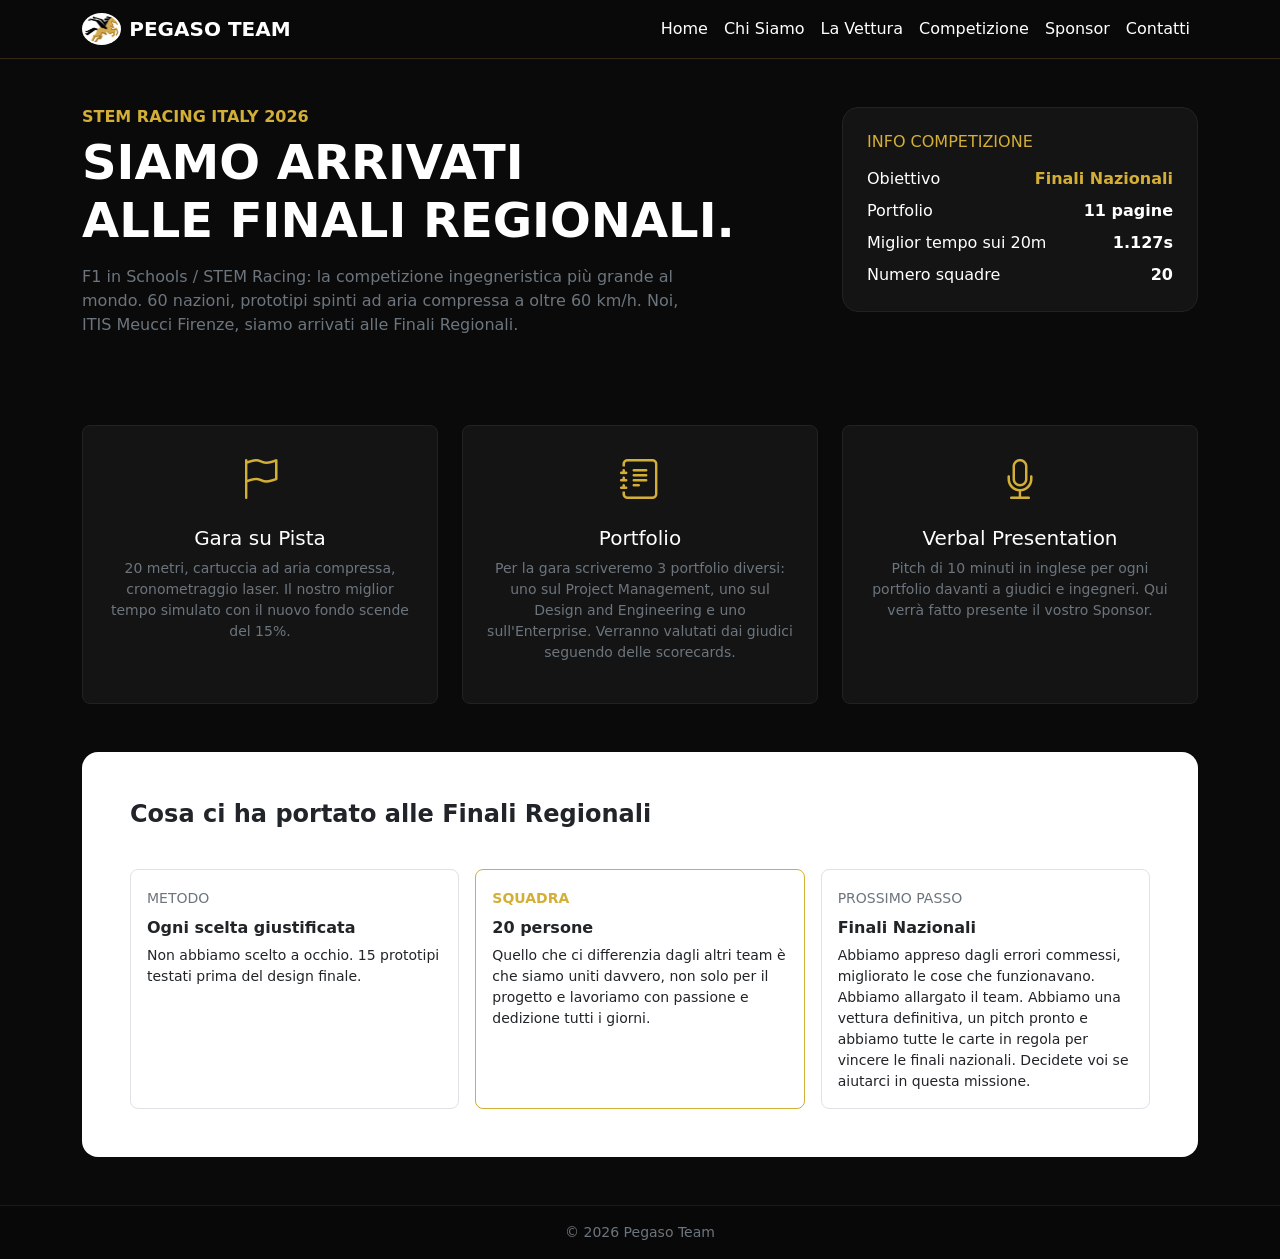
==== pages/competizione.html @ eef94197 "Add files via upload" ====
<!DOCTYPE html>
<html lang="it">

<head>
    <meta charset="UTF-8">
    <meta name="viewport" content="width=device-width, initial-scale=1.0">
    <!-- CSS BOOTSTRAP -->
    <link href="https://cdn.jsdelivr.net/npm/bootstrap@5.3.8/dist/css/bootstrap.min.css" rel="stylesheet"
        integrity="sha384-sRIl4kxILFvY47J16cr9ZwB07vP4J8+LH7qKQnuqkuIAvNWLzeN8tE5YBujZqJLB" crossorigin="anonymous">
    <!-- ICONE BOOTSTRAP -->
    <link rel="stylesheet" href="https://cdn.jsdelivr.net/npm/bootstrap-icons@1.13.1/font/bootstrap-icons.min.css">
    <!-- CSS PERSONALE -->
    <link rel="stylesheet" href="../css/style.css">
    <title>Competizione | Pegaso Team</title>
</head>

<body>
    <!-- NAVBAR -->
    <nav class="navbar navbar-expand-lg sticky-top" data-bs-theme="dark">
        <div class="container">
            <a class="navbar-brand d-flex align-items-center gap-2 text-white" href="../index.html">
                <img src="../images/logo_pegaso.png" class="logo-pegaso-nav" alt="Pegaso"
                    style="height:32px;background:white;border-radius:50%;padding:2px;">
                <span class="fw-bold">PEGASO TEAM</span>
            </a>
            <button class="navbar-toggler" type="button" data-bs-toggle="collapse" data-bs-target="#navbarNav">
                <span class="navbar-toggler-icon"></span>
            </button>
            <div class="collapse navbar-collapse" id="navbarNav">
                <ul class="navbar-nav ms-auto">
                    <li class="nav-item"><a class="nav-link text-white" href="../index.html">Home</a></li>
                    <li class="nav-item"><a class="nav-link text-white" href="chi-siamo.html">Chi Siamo</a></li>
                    <li class="nav-item"><a class="nav-link text-white" href="vettura.html">La Vettura</a></li>
                    <li class="nav-item"><a class="nav-link active text-white" href="competizione.html">Competizione</a>
                    </li>
                    <li class="nav-item"><a class="nav-link text-white" href="sponsor.html">Sponsor</a></li>
                    <li class="nav-item"><a class="nav-link text-white" href="contatti.html">Contatti</a></li>
                </ul>
            </div>
        </div>
    </nav>

    <!-- PANORAMICA DI PRESENTAZIONE -->
    <div class="container py-5">
        <div class="row">
            <div class="col-12 col-lg-8 col-md-12 col-sm-12">
                <h6 class="gold-text fw-bold">STEM RACING ITALY 2026</h6>
                <h1 class="display-5 fw-bold">SIAMO ARRIVATI<br>ALLE FINALI REGIONALI.</h1>
                <p class="text-secondary mt-3 col-12 col-lg-10">
                    F1 in Schools / STEM Racing: la competizione ingegneristica più grande al mondo.
                    60 nazioni, prototipi spinti ad aria compressa a oltre 60 km/h.
                    Noi, ITIS Meucci Firenze, siamo arrivati alle Finali Regionali.
                </p>
            </div>
            <div class="col-12 col-lg-4 col-md-12 col-sm-12 mt-4 mt-lg-0">
                <div class="card-dark p-4 rounded-4">
                    <h6 class="gold-text">INFO COMPETIZIONE</h6>
                    <div class="d-flex justify-content-between mt-3">
                        <span>Obiettivo</span><strong class="gold-text">Finali Nazionali</strong>
                    </div>
                    <div class="d-flex justify-content-between mt-2">
                        <span>Portfolio</span><strong>11 pagine</strong>
                    </div>
                    <div class="d-flex justify-content-between mt-2">
                        <span>Miglior tempo sui 20m</span><strong>1.127s</strong>
                    </div>
                    <div class="d-flex justify-content-between mt-2">
                        <span>Numero squadre</span><strong>20</strong>
                    </div>
                </div>
            </div>
        </div>

        <!-- INFORMAZIONI GARA -->
        <div class="row g-4 mt-5">
            <div class="col-12 col-lg-4 col-md-6 col-sm-12">
                <div class="card-dark p-4 rounded-3 h-100 text-center">
                    <i class="bi bi-flag fs-1 gold-text"></i>
                    <h5 class="mt-3">Gara su Pista</h5>
                    <p class="small text-secondary">20 metri, cartuccia ad aria compressa, cronometraggio laser. Il
                        nostro miglior tempo simulato con il nuovo fondo scende del 15%.</p>
                </div>
            </div>

            <div class="col-12 col-lg-4 col-md-6 col-sm-12">
                <div class="card-dark p-4 rounded-3 h-100 text-center">
                    <i class="bi bi-journal-text fs-1 gold-text"></i>
                    <h5 class="mt-3">Portfolio</h5>
                    <p class="small text-secondary">Per la gara scriveremo 3 portfolio diversi: uno sul Project
                        Management, uno sul Design and Engineering e uno sull'Enterprise. Verranno valutati dai giudici
                        seguendo delle scorecards.</p>
                </div>
            </div>
            <div class="col-12 col-lg-4 col-md-12 col-sm-12">
                <div class="card-dark p-4 rounded-3 h-100 text-center">
                    <i class="bi bi-mic fs-1 gold-text"></i>
                    <h5 class="mt-3">Verbal Presentation</h5>
                    <p class="small text-secondary">Pitch di 10 minuti in inglese per ogni portfolio davanti a giudici e
                        ingegneri. Qui verrà fatto presente il vostro Sponsor.</p>
                </div>
            </div>
        </div>

        <!-- COME SIAMO ARRIVATI ALLE FINALI REGIONALI -->
        <div class="bg-white text-dark rounded-4 p-4 p-lg-5 mt-5">
            <h4 class="fw-bold">Cosa ci ha portato alle Finali Regionali</h4>
            <div class="row mt-4 g-3">
                <div class="col-12 col-md-4 col-sm-12">
                    <div class="border rounded-3 p-3 h-100">
                        <small class="text-secondary">METODO</small>
                        <h6 class="mt-2 fw-bold">Ogni scelta giustificata</h6>
                        <p class="small mb-0">Non abbiamo scelto a occhio. 15 prototipi testati prima del design finale.
                        </p>
                    </div>
                </div>
                <div class="col-12 col-md-4 col-sm-12">
                    <div class="border rounded-3 p-3 h-100" style="border-color:var(--gold)!important;">
                        <small class="gold-text fw-bold">SQUADRA</small>
                        <h6 class="mt-2 fw-bold">20 persone</h6>
                        <p class="small mb-0">Quello che ci differenzia dagli altri team è che siamo uniti davvero, non
                            solo per il progetto e lavoriamo con passione e dedizione tutti i giorni.</p>
                    </div>
                </div>
                <div class="col-12 col-md-4 col-sm-12">
                    <div class="border rounded-3 p-3 h-100">
                        <small class="text-secondary">PROSSIMO PASSO</small>
                        <h6 class="mt-2 fw-bold">Finali Nazionali</h6>
                        <p class="small mb-0">Abbiamo appreso dagli errori commessi, migliorato le cose che
                            funzionavano. Abbiamo allargato il team. Abbiamo una vettura definitiva, un pitch pronto e
                            abbiamo tutte le carte in regola per vincere le finali nazionali. Decidete voi se aiutarci
                            in questa missione.</p>
                    </div>
                </div>
            </div>
        </div>
    </div>

    <!-- FOOTER -->
    <footer class="py-3 text-center text-secondary small">© 2026 Pegaso Team</footer>

    <!-- JS BOOTSTRAP -->
    <script src="https://cdn.jsdelivr.net/npm/bootstrap@5.3.8/dist/js/bootstrap.bundle.min.js"
        integrity="sha384-FKyoEForCGlyvwx9Hj09JcYn3nv7wiPVlz7YYwJrWVcXK/BmnVDxM+D2scQbITxI"
        crossorigin="anonymous"></script>
</body>

</html>
---- css/style.css ----
:root {
    --gold: #D4AF37;
    --gold2: #FFD700;
    --black: #0A0A0A;
}

body {
    background: var(--black);
    color: #fff;
    font-family: system-ui, sans-serif;
    overflow-x: hidden;
}

/* NAVBAR */
.navbar {
    background: rgba(10, 10, 10, 0.95) !important;
    border-bottom: 1px solid rgba(212, 175, 55, 0.2);
    backdrop-filter: blur(10px);
}

.nav-link {
    font-weight: 500;
}

.nav-link:hover {
    color: var(--gold) !important;
}

/* HERO */
.hero {
    min-height: 88vh;
    display: flex;
    align-items: center;
    background: radial-gradient(ellipse at top right, rgba(212, 175, 55, 0.15), transparent 60%), var(--black);
    padding: 60px 0;
}

.hero h1 {
    font-size: clamp(42px, 7vw, 84px);
    font-weight: 900;
    line-height: 0.9;
    letter-spacing: -2px;
}

.hero h1 span {
    color: var(--gold);
}


.logo-senza-sfondo{
  mix-blend-mode: normal;
  background: transparent;
}

/* BOTTONI */
.badge-gold {
    background: var(--gold);
    color: #000;
    font-weight: 700;
    padding: 8px 14px;
    letter-spacing: 1px;
}

.btn-gold {
    background: var(--gold);
    color: #000;
    font-weight: 800;
    padding: 12px 28px;
    border: none;
    border-radius: 6px;
    transition: .3s;
}

.btn-gold:hover {
    background: var(--gold2);
    transform: translateY(-2px);
    color: #000;
}

/* CARD */
.card-dark {
    background: #141414;
    border: 1px solid #222;
    transition: .3s;
}

.card-dark:hover {
    border-color: var(--gold);
    transform: translateY(-4px);
}

.gold-text {
    color: var(--gold);
}

.tier-gold {
    border: 1px solid var(--gold) !important;
    box-shadow: 0 0 30px rgba(212, 175, 55, 0.15);
}

.sponsor-bar {
    border-top: 1px solid rgba(212, 175, 55, 0.3);
    border-bottom: 1px solid rgba(212, 175, 55, 0.3);
    background: #000;
}

/* IMMAGINI - TUTTO QUI, MAI PIU' NELL'HTML */
.logo-pegaso-nav {
    height: 32px;
    background: white;
    border-radius: 50%;
    padding: 2px;
}

.logo-meucci-header {
    width: 130px;
    background: white;
    border-radius: 50%;
    padding: 8px;
}

.vettura-nuda-img {
    max-height: 540px;
    filter: drop-shadow(0 0 40px rgba(212, 175, 55, 0.2));
}

.vettura-sponsor-img {
    max-height: 520px;
}

.logo-pegaso-chi-siamo {
    max-width: 240px;
}

footer {
    border-top: 1px solid #1a1a1a;
    background: #080808;
}

/* SEZIONE COSA VI DIAMO IN CAMBIO */
.perche-box{
  background:#141414;
  border:1px solid #222;
  border-radius:12px;
  padding:28px;
  height:100%;
  transition:.3s;
}
.perche-box:hover{
  border-color:var(--gold);
  transform:translateY(-4px);
}
.perche-icon{
  width:56px;
  height:56px;
  background:rgba(212,175,55,0.15);
  border-radius:50%;
  display:flex;
  align-items:center;
  justify-content:center;
  color:var(--gold);
  font-size:26px;
}

.logo-meucci-contatti{
  width: 60px;
  background: white;
  border-radius: 50%;
  padding: 4px;
}

/* ICONE CONTATTI - TUTTE UGUALI */
.icona-contatto{
  display: inline-flex;
  align-items: center;
  justify-content: center;
  width: 44px;
  height: 44px;
  flex-shrink: 0;
  font-size: 22px;
  color: var(--gold);
  background: rgba(212,175,55,0.12);
  border-radius: 30%;
  transition: .3s;
  text-decoration: none;
}

/* GRADIENTE EMAIL - ROSSO / ARANCIONE GMAIL */
.icona-email:hover{
  color: white;
  background: linear-gradient(45deg, #EA4335 0%, #FBBC05 50%, #EA4335 100%);
  transform: scale(1.1);
}

/* GRADIENTE SCUOLA / MAPS - BLU / VERDE MAPS */
.icona-mappa:hover{
  color: white;
  background: linear-gradient(45deg, #4285F4 0%, #34A853 50%, #FBBC05 100%);
  transform: scale(1.1);
}

/* GRADIENTE INSTAGRAM - ROSA / ARANCIONE */
.icona-instagram:hover{
  color: white;
  background: linear-gradient(45deg, #f09433 0%, #e6683c 25%, #dc2743 50%, #cc2366 75%, #bc1888 100%);
  transform: scale(1.1);
}
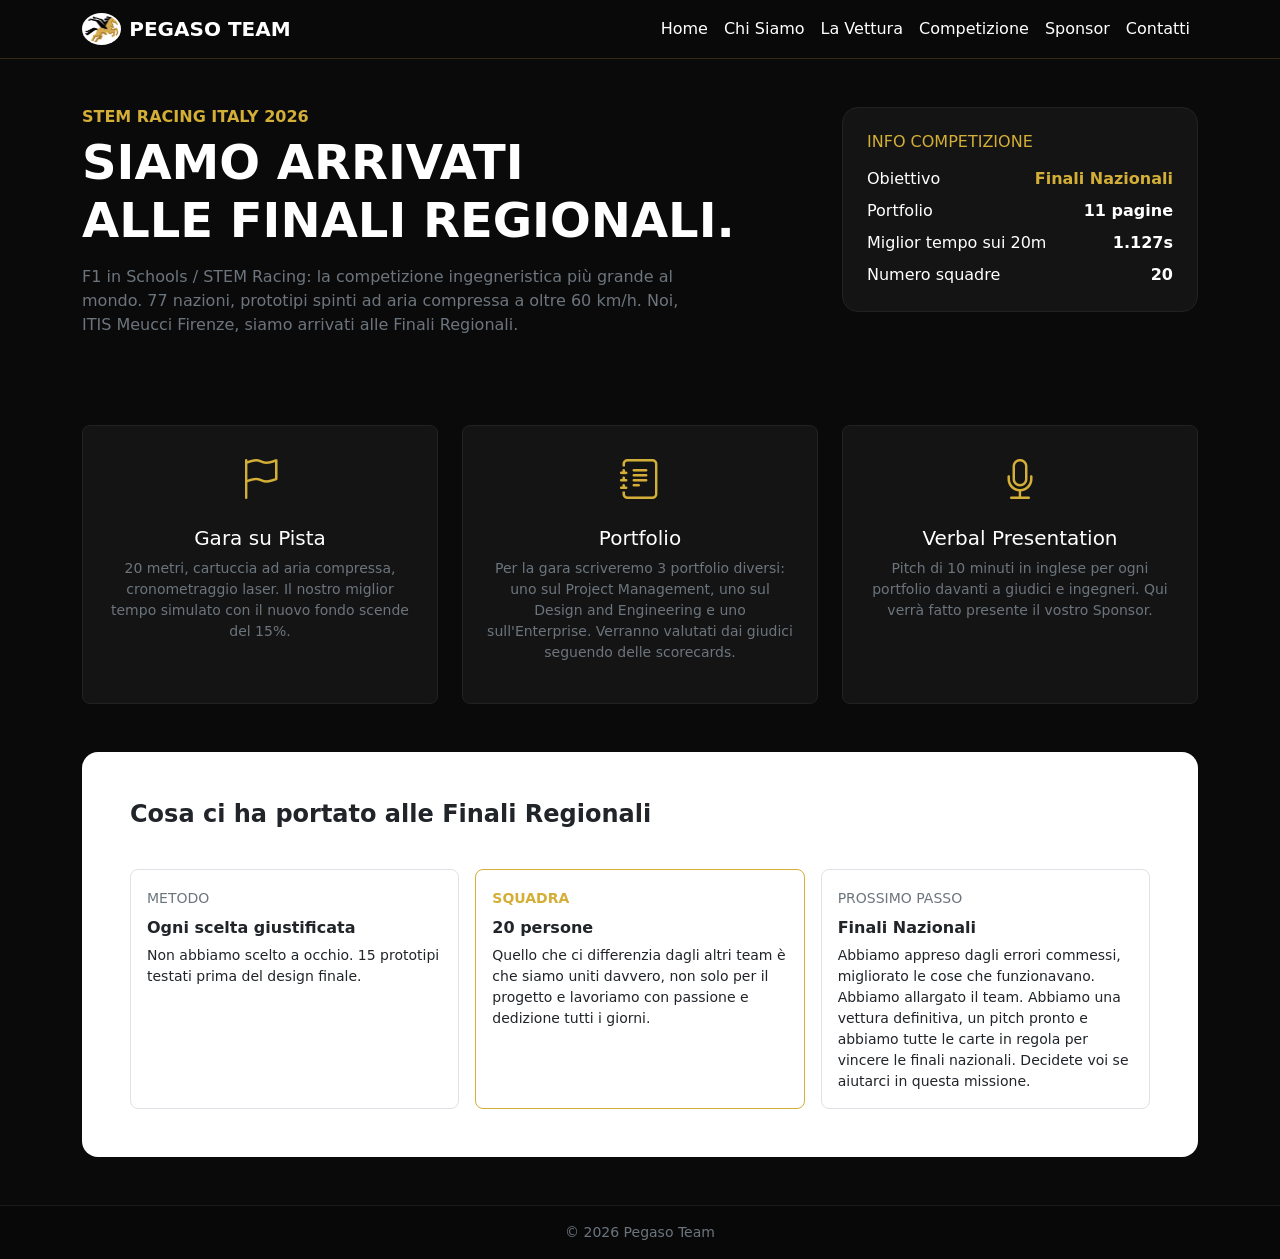
==== commit 1deb7cb4: "Revise competition page content and structure Updated the HTML content for the competition page, inc" ====
--- a/pages/competizione.html
+++ b/pages/competizione.html
@@ -48,7 +48,7 @@
                 <h1 class="display-5 fw-bold">SIAMO ARRIVATI<br>ALLE FINALI REGIONALI.</h1>
                 <p class="text-secondary mt-3 col-12 col-lg-10">
                     F1 in Schools / STEM Racing: la competizione ingegneristica più grande al mondo.
-                    60 nazioni, prototipi spinti ad aria compressa a oltre 60 km/h.
+                    77 nazioni, prototipi spinti ad aria compressa a oltre 60 km/h.
                     Noi, ITIS Meucci Firenze, siamo arrivati alle Finali Regionali.
                 </p>
             </div>
@@ -144,4 +144,4 @@
         crossorigin="anonymous"></script>
 </body>
 
-</html>+</html>
--- a/css/style.css
+++ b/css/style.css
@@ -204,4 +204,12 @@
   color: white;
   background: linear-gradient(45deg, #f09433 0%, #e6683c 25%, #dc2743 50%, #cc2366 75%, #bc1888 100%);
   transform: scale(1.1);
-}+}
+
+.ansys-img{
+  width: 100%;
+  height: 220px;
+  object-fit: cover;
+  margin-top: 16px;
+  border: 1px solid #222;
+}
